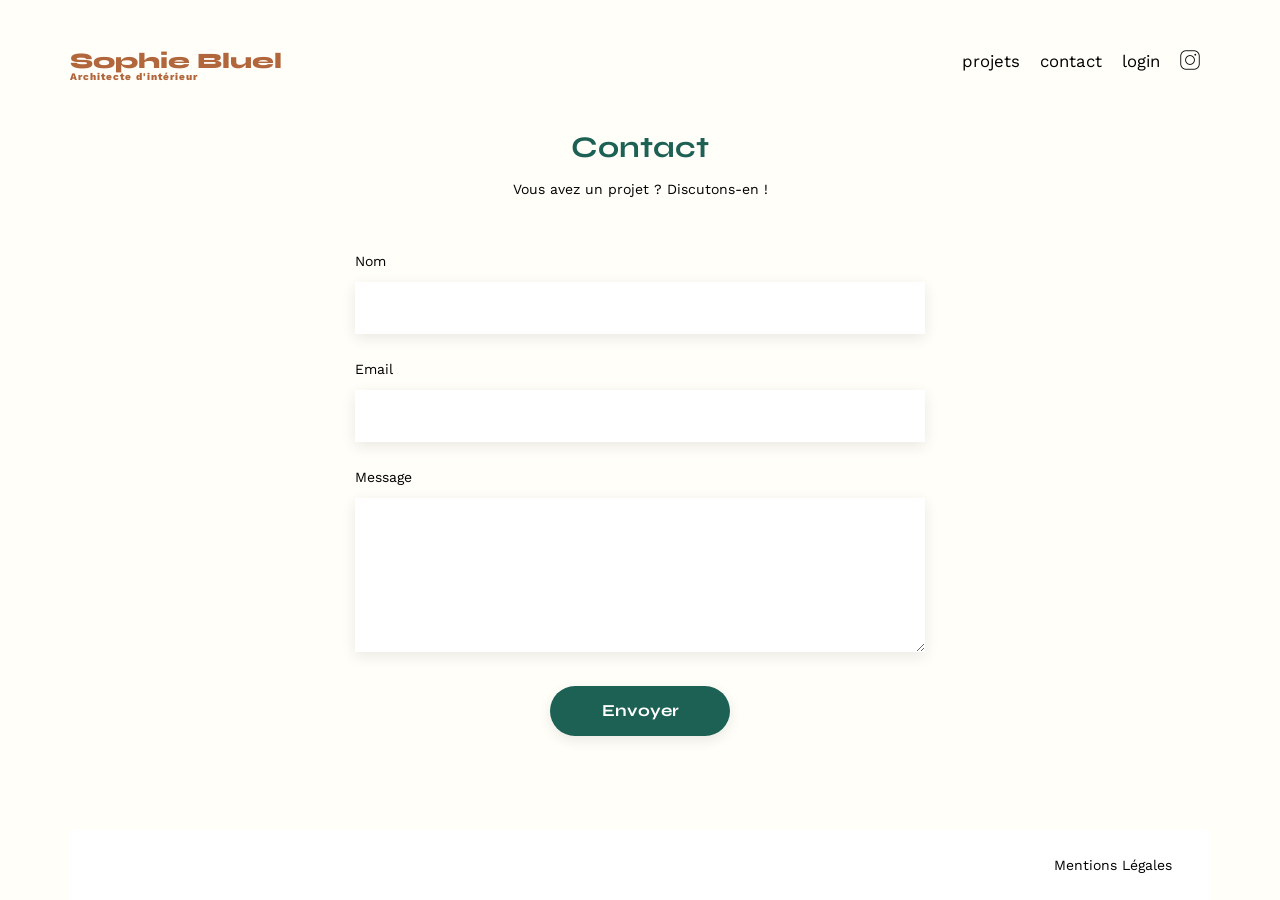
==== FrontEnd/login.html @ 187a4528 "Add category filtering system" ====
<!DOCTYPE html>
<html lang="fr">
  <head>
    <meta charset="UTF-8" />
    <title>Sophie Bluel - Architecte d'intérieur</title>
    <meta name="viewport" content="width=device-width, initial-scale=1.0" />
    <link rel="preconnect" href="https://fonts.googleapis.com" />
    <link rel="preconnect" href="https://fonts.gstatic.com" crossorigin />
    <link
      href="https://fonts.googleapis.com/css2?family=Syne:wght@700;800&family=Work+Sans&display=swap"
      rel="stylesheet"
    />
    <meta name="description" content="" />
    <link rel="stylesheet" href="./assets/style.css" />
    <script src="main.js" defer></script>
  </head>
  <body>
    <header>
      <h1>Sophie Bluel <span>Architecte d'intérieur</span></h1>
      <nav>
        <ul>
          <li>projets</li>
          <li>contact</li>
          <li>login</li>
          <li><img src="./assets/icons/instagram.png" alt="Instagram" /></li>
        </ul>
      </nav>
    </header>
    <main>
      <section id="contact">
        <h2>Contact</h2>
        <p>Vous avez un projet ? Discutons-en !</p>
        <form action="#" method="post">
          <label for="name">Nom</label>
          <input type="text" name="name" id="name" />
          <label for="email">Email</label>
          <input type="email" name="email" id="email" />
          <label for="message">Message</label>
          <textarea name="message" id="message" cols="30" rows="10"></textarea>
          <input type="submit" value="Envoyer" />
        </form>
      </section>
    </main>

    <footer>
      <nav>
        <ul>
          <li>Mentions Légales</li>
        </ul>
      </nav>
    </footer>
  </body>
</html>
---- FrontEnd/assets/style.css ----
/* http://meyerweb.com/eric/tools/css/reset/
   v2.0 | 20110126
   License: none (public domain)
*/

html,
body,
div,
span,
applet,
object,
iframe,
h1,
h2,
h3,
h4,
h5,
h6,
p,
blockquote,
pre,
a,
abbr,
acronym,
address,
big,
cite,
code,
del,
dfn,
em,
img,
ins,
kbd,
q,
s,
samp,
small,
strike,
strong,
sub,
sup,
tt,
var,
b,
u,
i,
center,
dl,
dt,
dd,
ol,
ul,
li,
fieldset,
form,
label,
legend,
table,
caption,
tbody,
tfoot,
thead,
tr,
th,
td,
article,
aside,
canvas,
details,
embed,
figure,
figcaption,
footer,
header,
hgroup,
menu,
nav,
output,
ruby,
section,
summary,
time,
mark,
audio,
video {
  margin: 0;
  padding: 0;
  border: 0;
  font-size: 100%;
  font: inherit;
  vertical-align: baseline;
}
/* HTML5 display-role reset for older browsers */
article,
aside,
details,
figcaption,
figure,
footer,
header,
hgroup,
menu,
nav,
section {
  display: block;
}

html,
body {
  height: 100%;
}

body {
  line-height: 1;
  background-color: #fffef8;
  display: flex;
  flex-direction: column;
  min-height: 100vh;
}

main {
  flex: 1;
}

ol,
ul {
  list-style: none;
}
blockquote,
q {
  quotes: none;
}
blockquote:before,
blockquote:after,
q:before,
q:after {
  content: "";
  content: none;
}
table {
  border-collapse: collapse;
  border-spacing: 0;
}
/** end reset css**/
body {
  max-width: 1140px;
  margin: auto;
  font-family: "Work Sans";
  font-size: 14px;
}
header {
  display: flex;
  justify-content: space-between;
  margin: 50px 0;
}
section {
  margin: 50px 0;
}

h1 {
  display: flex;
  flex-direction: column;
  font-family: "Syne";
  font-size: 22px;
  font-weight: 800;
  color: #b1663c;
}

h1 > span {
  font-family: "Work Sans";
  font-size: 10px;
  letter-spacing: 0.1em;
}

h2 {
  font-family: "Syne";
  font-weight: 700;
  font-size: 30px;
  color: #1d6154;
}
nav ul {
  display: flex;
  align-items: center;
  list-style-type: none;
}
nav li {
  padding: 0 10px;
  font-size: 1.2em;
}

nav ul li img {
  height: 1.2em; /* Même hauteur que les textes */
  object-fit: contain; /* Contien l'image dans ul */
}

li:hover {
  color: #b1663c;
}
#introduction {
  display: flex;
  align-items: center;
}
#introduction figure {
  flex: 1;
}
#introduction img {
  display: block;
  /*margin: auto;*/
  width: 80%;
}

#introduction article {
  flex: 1;
}
#introduction h2 {
  margin-bottom: 1em;
}

#introduction p {
  margin-bottom: 0.5em;
}
#portfolio h2 {
  text-align: center;
  margin-bottom: 1em;
}
.gallery {
  width: 100%;
  display: grid;
  grid-template-columns: 1fr 1fr 1fr;
  grid-column-gap: 20px;
  grid-row-gap: 20px;
}

.gallery img {
  width: 100%;
}
#contact {
  width: 50%;
  margin: auto;
}
#contact > * {
  text-align: center;
}
#contact h2 {
  margin-bottom: 20px;
}
#contact form {
  text-align: left;
  margin-top: 30px;
  display: flex;
  flex-direction: column;
}

#contact input {
  height: 50px;
  font-size: 1.2em;
  border: none;
  box-shadow: 0px 4px 14px rgba(0, 0, 0, 0.09);
}
#contact label {
  margin: 2em 0 1em 0;
}
#contact textarea {
  border: none;
  box-shadow: 0px 4px 14px rgba(0, 0, 0, 0.09);
}

input[type="submit"] {
  font-family: "Syne";
  font-weight: 700;
  color: white;
  background-color: #1d6154;
  margin: 2em auto;
  width: 180px;
  text-align: center;
  border-radius: 60px;
}

footer {
  background-color: #ffffff;
}

footer nav ul {
  display: flex;
  justify-content: flex-end;
  margin: 2em;
}

footer nav ul li {
  font-size: 1em;
}
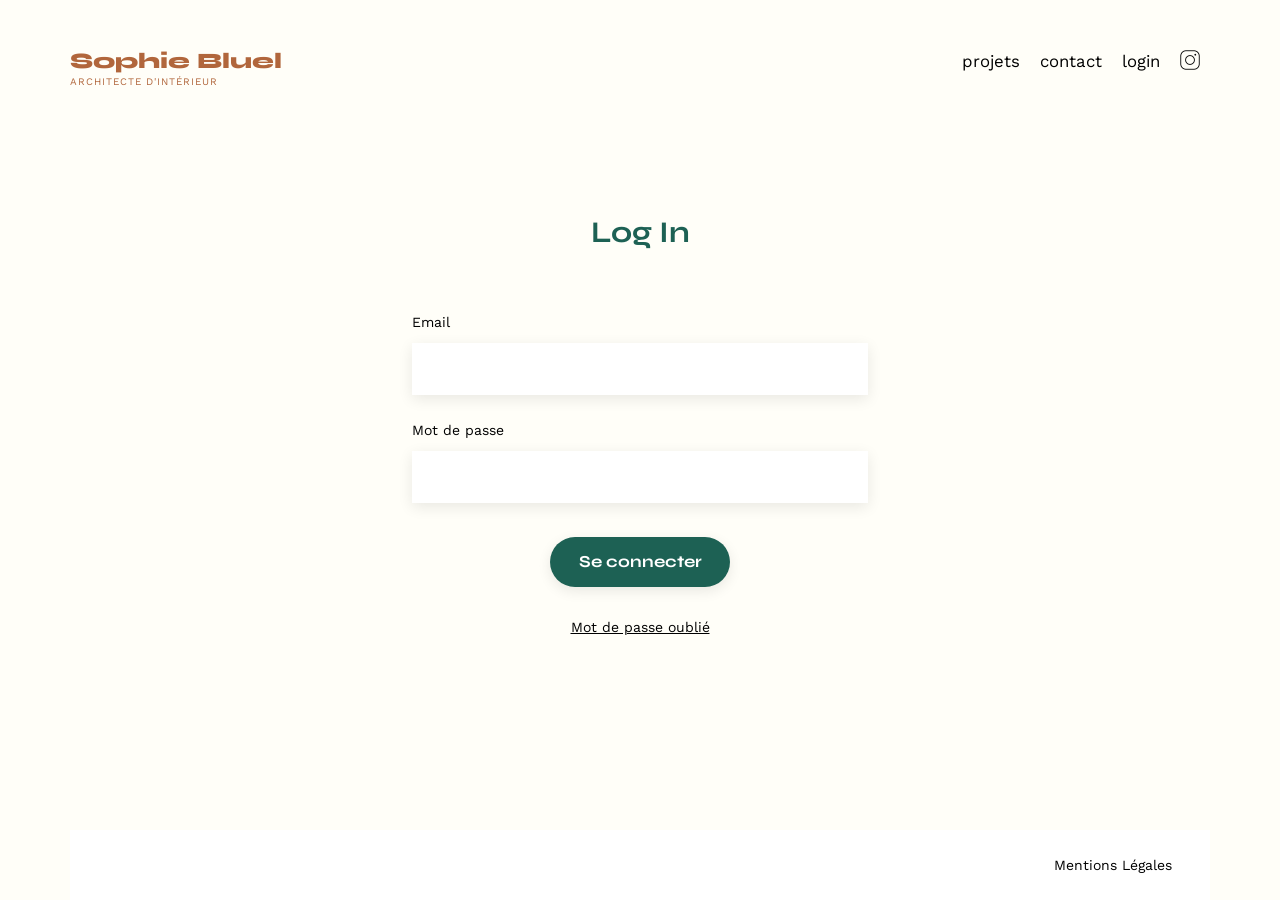
==== commit 6d46bdaf: "Add login page integration with HTML & CSS" ====
--- a/FrontEnd/login.html
+++ b/FrontEnd/login.html
@@ -27,18 +27,16 @@
       </nav>
     </header>
     <main>
-      <section id="contact">
-        <h2>Contact</h2>
-        <p>Vous avez un projet ? Discutons-en !</p>
+      <section id="login">
+        <h2>Log In</h2>
         <form action="#" method="post">
-          <label for="name">Nom</label>
-          <input type="text" name="name" id="name" />
           <label for="email">Email</label>
           <input type="email" name="email" id="email" />
-          <label for="message">Message</label>
-          <textarea name="message" id="message" cols="30" rows="10"></textarea>
-          <input type="submit" value="Envoyer" />
+          <label for="message">Mot de passe</label>
+          <input type="password" name="password" id="password" />
+          <input type="submit" value="Se connecter" />
         </form>
+        <a href="">Mot de passe oublié</a>
       </section>
     </main>
 
--- a/FrontEnd/assets/style.css
+++ b/FrontEnd/assets/style.css
@@ -171,6 +171,9 @@
   font-family: "Work Sans";
   font-size: 10px;
   letter-spacing: 0.1em;
+  font-weight: 400;
+  text-transform: uppercase;
+  margin-top: 5px;
 }
 
 h2 {
@@ -275,6 +278,7 @@
   width: 180px;
   text-align: center;
   border-radius: 60px;
+  cursor: pointer;
 }
 
 footer {
@@ -290,3 +294,41 @@
 footer nav ul li {
   font-size: 1em;
 }
+
+#login {
+  width: 40%;
+  margin: auto;
+  display: flex;
+  flex-direction: column;
+}
+#login > * {
+  text-align: center;
+}
+#login h2 {
+  margin-bottom: 10px;
+  margin-top: 80px;
+}
+#login form {
+  text-align: left;
+  margin-top: 30px;
+  display: flex;
+  flex-direction: column;
+}
+
+#login input {
+  height: 50px;
+  font-size: 1.2em;
+  border: none;
+  box-shadow: 0px 4px 14px rgba(0, 0, 0, 0.09);
+}
+#login label {
+  margin: 2em 0 1em 0;
+}
+#login textarea {
+  border: none;
+  box-shadow: 0px 4px 14px rgba(0, 0, 0, 0.09);
+}
+
+#login a {
+  color: black;
+}
